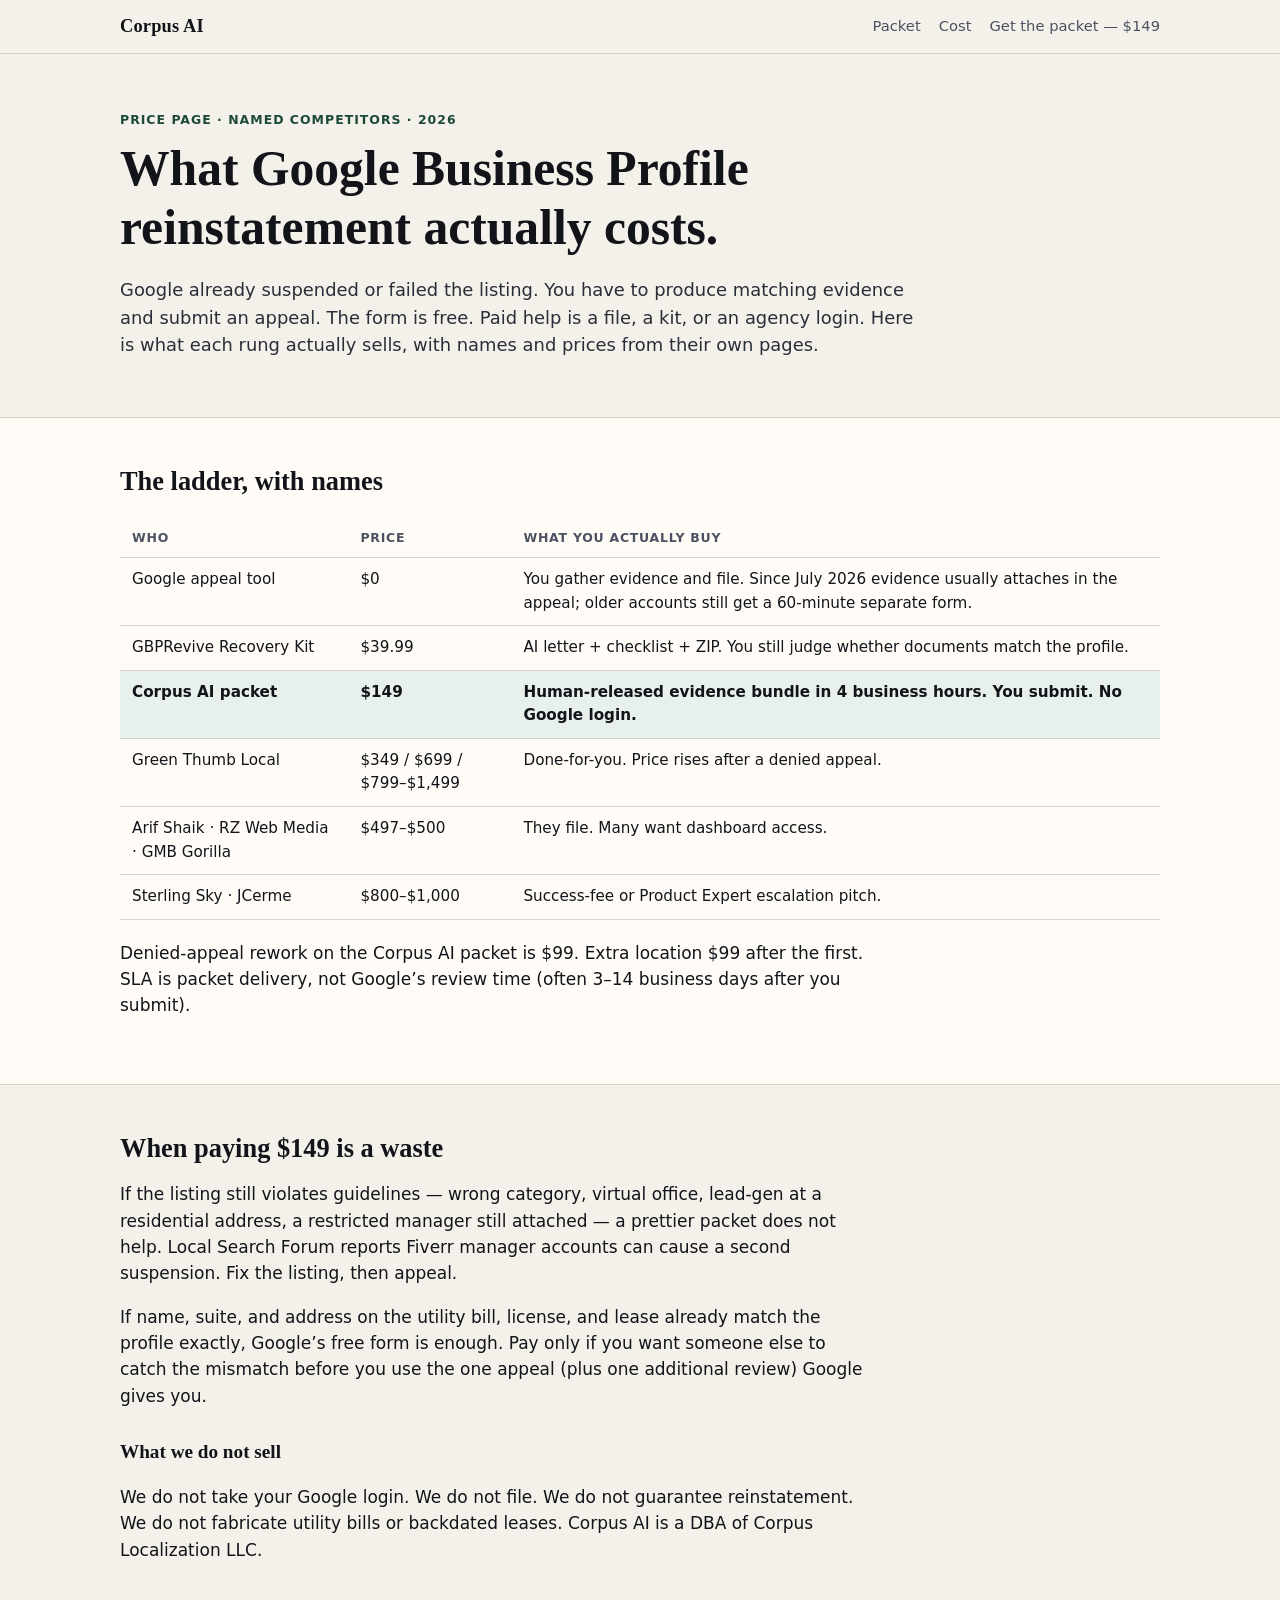
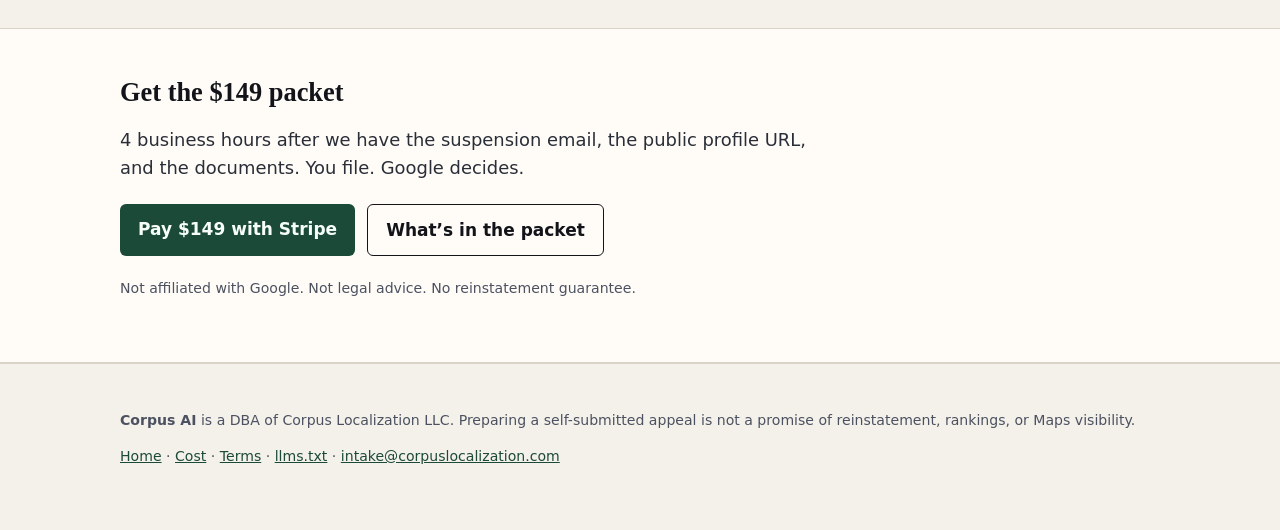
==== cost.html @ 4a54da47 "Restore July 2026 appeal-flow copy and add cost page" ====
<!DOCTYPE html>
<html lang="en">
<head>
  <meta charset="utf-8">
  <meta name="viewport" content="width=device-width, initial-scale=1">
  <title>What Google Business Profile reinstatement actually costs in 2026 | Corpus AI</title>
  <meta name="description" content="Google’s appeal is free. GBPRevive is $39.99. Done-for-you agencies charge $349–$1,499. Corpus AI sells a human-checked evidence packet for $149. Named prices, named shops, no reinstatement guarantee.">
  <link rel="canonical" href="https://nshempstead1.github.io/corpus-ai/cost.html">
  <meta name="robots" content="index,follow">
  <meta property="og:title" content="What GBP reinstatement actually costs in 2026">
  <meta property="og:description" content="Free Google form, $40 kit, $149 packet, $349–$1,499 agencies. What you actually buy at each rung.">
  <meta property="og:url" content="https://nshempstead1.github.io/corpus-ai/cost.html">
  <meta property="og:type" content="article">
  <meta property="og:site_name" content="Corpus AI">
  <link rel="stylesheet" href="styles.css">
</head>
<body>
  <header class="top">
    <div class="wrap bar">
      <a class="brand" href="./">Corpus AI</a>
      <nav>
        <a href="./">Packet</a>
        <a href="cost.html">Cost</a>
        <a href="#buy">Get the packet — $149</a>
      </nav>
    </div>
  </header>
  <main>
    <section class="hero article">
      <div class="wrap">
        <p class="eyebrow">Price page · named competitors · 2026</p>
        <h1>What Google Business Profile reinstatement actually costs.</h1>
        <p class="lede">Google already suspended or failed the listing. You have to produce matching evidence and submit an appeal. The form is free. Paid help is a file, a kit, or an agency login. Here is what each rung actually sells, with names and prices from their own pages.</p>
      </div>
    </section>
    <section class="alt">
      <div class="wrap article">
        <h2>The ladder, with names</h2>
        <div class="table-wrap">
          <table>
            <thead>
              <tr><th>Who</th><th>Price</th><th>What you actually buy</th></tr>
            </thead>
            <tbody>
              <tr><td>Google appeal tool</td><td>$0</td><td>You gather evidence and file. Since July 2026 evidence usually attaches in the appeal; older accounts still get a 60-minute separate form.</td></tr>
              <tr><td>GBPRevive Recovery Kit</td><td>$39.99</td><td>AI letter + checklist + ZIP. You still judge whether documents match the profile.</td></tr>
              <tr class="us"><td>Corpus AI packet</td><td>$149</td><td>Human-released evidence bundle in 4 business hours. You submit. No Google login.</td></tr>
              <tr><td>Green Thumb Local</td><td>$349 / $699 / $799–$1,499</td><td>Done-for-you. Price rises after a denied appeal.</td></tr>
              <tr><td>Arif Shaik · RZ Web Media · GMB Gorilla</td><td>$497–$500</td><td>They file. Many want dashboard access.</td></tr>
              <tr><td>Sterling Sky · JCerme</td><td>$800–$1,000</td><td>Success-fee or Product Expert escalation pitch.</td></tr>
            </tbody>
          </table>
        </div>
        <p>Denied-appeal rework on the Corpus AI packet is $99. Extra location $99 after the first. SLA is packet delivery, not Google’s review time (often 3–14 business days after you submit).</p>
      </div>
    </section>
    <section>
      <div class="wrap article">
        <h2>When paying $149 is a waste</h2>
        <p>If the listing still violates guidelines — wrong category, virtual office, lead-gen at a residential address, a restricted manager still attached — a prettier packet does not help. Local Search Forum reports Fiverr manager accounts can cause a second suspension. Fix the listing, then appeal.</p>
        <p>If name, suite, and address on the utility bill, license, and lease already match the profile exactly, Google’s free form is enough. Pay only if you want someone else to catch the mismatch before you use the one appeal (plus one additional review) Google gives you.</p>
        <h3>What we do not sell</h3>
        <p>We do not take your Google login. We do not file. We do not guarantee reinstatement. We do not fabricate utility bills or backdated leases. Corpus AI is a DBA of Corpus Localization LLC.</p>
      </div>
    </section>
    <section class="alt" id="buy">
      <div class="wrap buy">
        <h2>Get the $149 packet</h2>
        <p class="lede">4 business hours after we have the suspension email, the public profile URL, and the documents. You file. Google decides.</p>
        <p class="cta-row">
          <a class="btn" href="https://buy.stripe.com/8x200b8hPf1L8pl6RFco11h">Pay $149 with Stripe</a>
          <a class="btn ghost" href="./">What’s in the packet</a>
        </p>
        <p class="fine">Not affiliated with Google. Not legal advice. No reinstatement guarantee.</p>
      </div>
    </section>
  </main>
  <footer>
    <div class="wrap">
      <p><strong>Corpus AI</strong> is a DBA of Corpus Localization LLC. Preparing a self-submitted appeal is not a promise of reinstatement, rankings, or Maps visibility.</p>
      <p><a href="./">Home</a> · <a href="cost.html">Cost</a> · <a href="terms.html">Terms</a> · <a href="llms.txt">llms.txt</a> · <a href="mailto:intake@corpuslocalization.com">intake@corpuslocalization.com</a></p>
    </div>
  </footer>
</body>
</html>
---- styles.css ----
:root {
  --ink: #12141a;
  --muted: #4b5160;
  --bg: #f4f1ea;
  --paper: #fffcf7;
  --line: #d9d3c7;
  --accent: #1c4a38;
  --accent-2: #16392c;
  --us: #e8f0eb;
  --no: #6b2c2c;
  --font: "Iowan Old Style", "Palatino Linotype", Palatino, Georgia, serif;
  --sans: "Avenir Next", "Segoe UI", system-ui, sans-serif;
}
* { box-sizing: border-box; }
html { scroll-behavior: smooth; }
body {
  margin: 0;
  color: var(--ink);
  background: var(--bg);
  font-family: var(--sans);
  font-size: 17px;
  line-height: 1.55;
}
.wrap { width: min(1040px, calc(100% - 32px)); margin: 0 auto; }
.top {
  position: sticky; top: 0; z-index: 5;
  background: rgba(244,241,234,.92);
  backdrop-filter: blur(8px);
  border-bottom: 1px solid var(--line);
}
.bar { display: flex; align-items: center; justify-content: space-between; gap: 16px; padding: 12px 0; }
.brand { font-family: var(--font); font-weight: 700; font-size: 1.15rem; color: var(--ink); text-decoration: none; letter-spacing: .01em; }
nav { display: flex; gap: 18px; align-items: center; flex-wrap: wrap; }
nav a { color: var(--muted); text-decoration: none; font-size: .92rem; }
nav a:hover { color: var(--ink); }
.nav-cta { color: var(--accent) !important; font-weight: 650; }
.hero { padding: 56px 0 40px; }
h1, h2 { font-family: var(--font); line-height: 1.2; margin: 0 0 16px; }
h1 { font-size: clamp(2rem, 4.2vw, 3.1rem); max-width: 18ch; }
h2 { font-size: 1.65rem; }
.eyebrow { text-transform: uppercase; letter-spacing: .08em; font-size: .78rem; color: var(--accent); font-weight: 700; margin: 0 0 10px; }
.lede { font-size: 1.12rem; max-width: 62ch; color: #2a2e38; }
.price-line { font-size: 1.05rem; }
.price { font-family: var(--font); font-size: 2rem; font-weight: 700; }
.cta-row { display: flex; gap: 12px; flex-wrap: wrap; margin: 22px 0; }
.btn {
  display: inline-block;
  background: var(--accent);
  color: #f7fff9;
  text-decoration: none;
  padding: 12px 18px;
  border-radius: 6px;
  font-weight: 650;
}
.btn:hover { background: var(--accent-2); }
.btn.ghost { background: transparent; color: var(--ink); border: 1px solid var(--ink); }
.fine { color: var(--muted); font-size: .88rem; }
section { padding: 48px 0; }
section.alt { background: var(--paper); border-block: 1px solid var(--line); }
.split { display: grid; grid-template-columns: 1fr 1fr; gap: 36px; }
ul.checks, ul.no { padding-left: 1.1rem; }
ul.checks li { margin: 0 0 10px; }
ul.no li { margin: 0 0 10px; }
.table-wrap { overflow-x: auto; margin: 20px 0; }
table { width: 100%; border-collapse: collapse; font-size: .95rem; }
th, td { text-align: left; padding: 10px 12px; border-bottom: 1px solid var(--line); vertical-align: top; }
th { font-size: .78rem; text-transform: uppercase; letter-spacing: .06em; color: var(--muted); }
tr.us { background: var(--us); font-weight: 600; }
ol.steps { padding-left: 1.2rem; }
ol.steps li { margin: 0 0 14px; max-width: 70ch; }
details { border-bottom: 1px solid var(--line); padding: 12px 0; }
summary { cursor: pointer; font-weight: 650; }
details p { margin: 8px 0 0; max-width: 70ch; }
.buy { text-align: left; }
.article h1 { max-width: 28ch; }
.article p, .article li { max-width: 70ch; }
.article h3 { font-family: var(--font); font-size: 1.2rem; margin: 28px 0 8px; }
footer { padding: 32px 0 48px; color: var(--muted); font-size: .88rem; border-top: 1px solid var(--line); }
footer a { color: var(--accent); }
@media (max-width: 800px) {
  .split { grid-template-columns: 1fr; }
  nav .nav-cta { display: none; }
  h1 { max-width: none; }
}
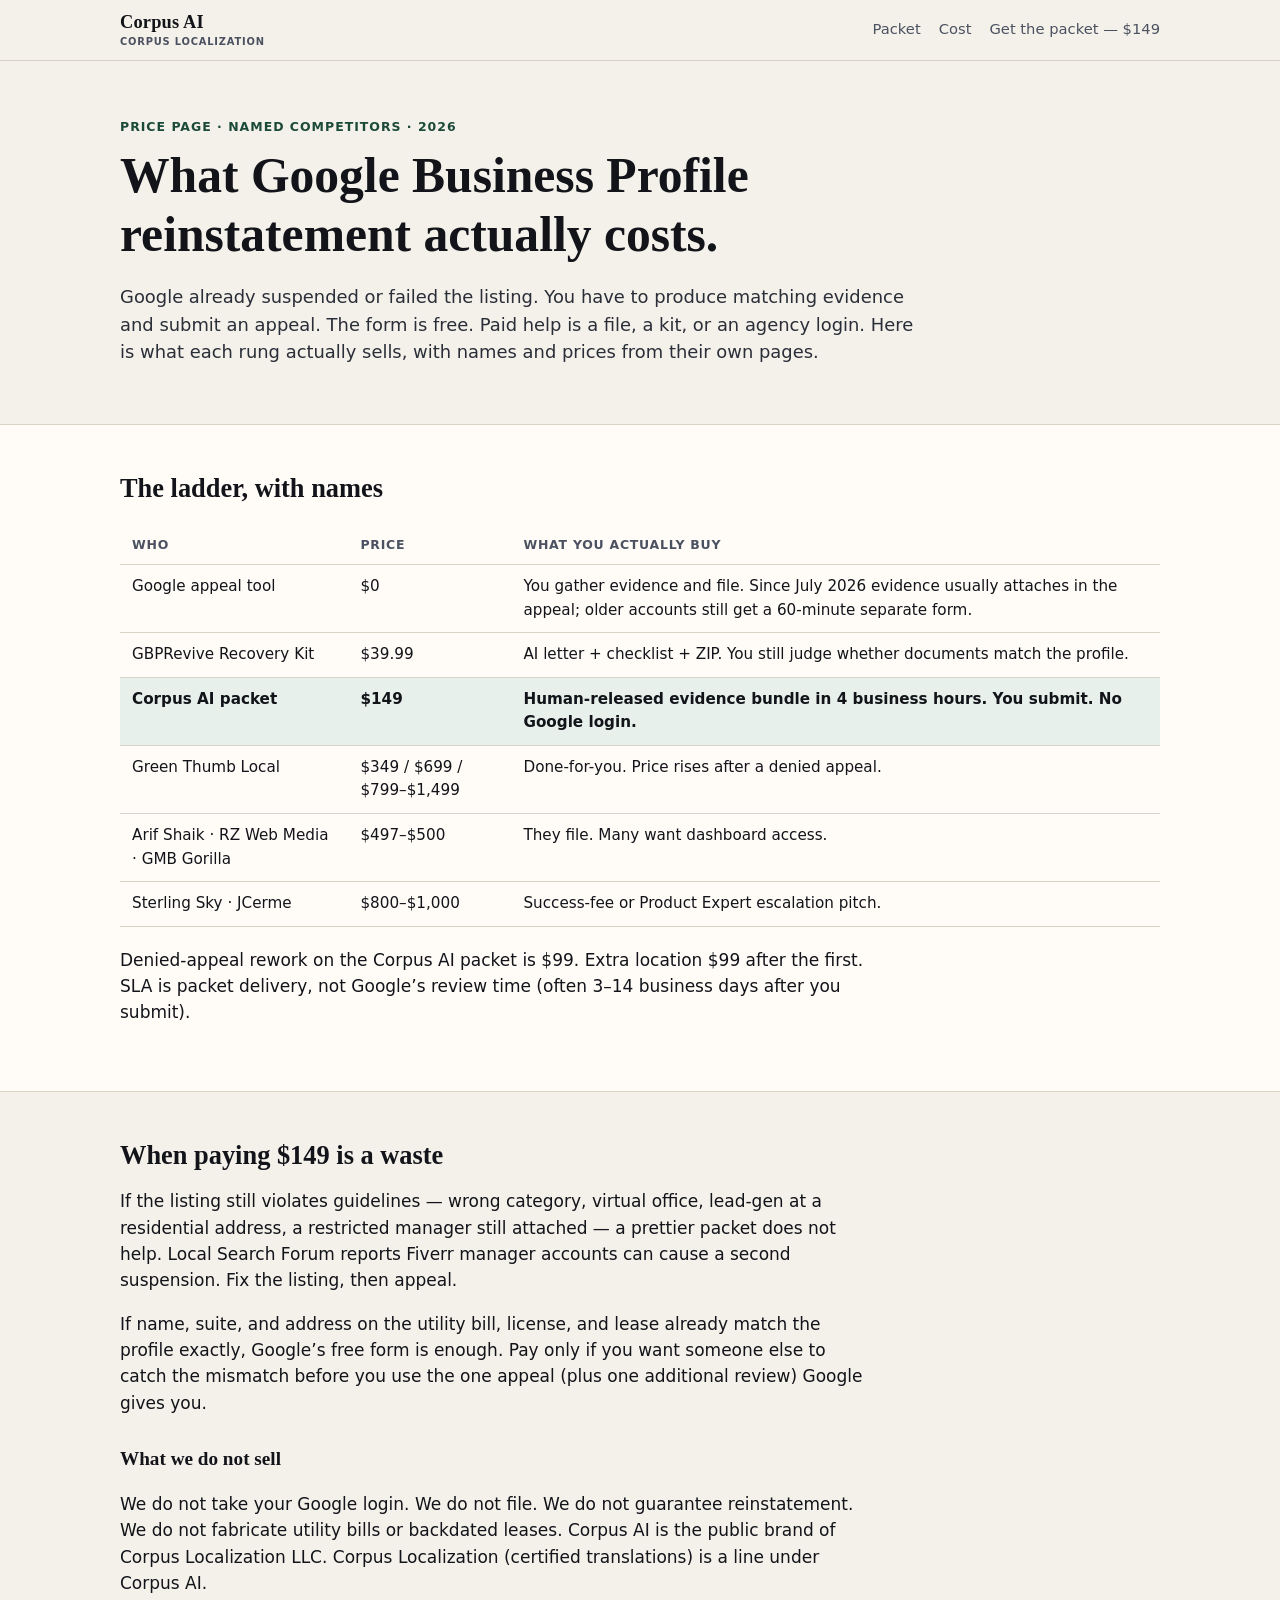
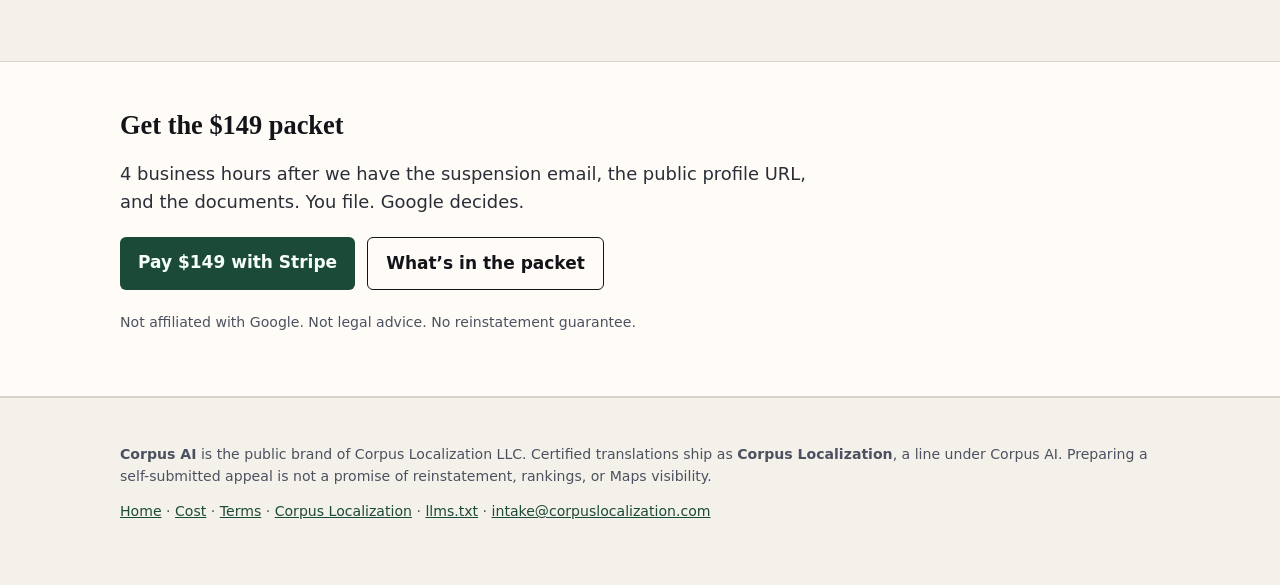
==== commit 5bc55d64: "Put Corpus Localization under the Corpus AI lockup" ====
--- a/cost.html
+++ b/cost.html
@@ -17,7 +17,7 @@
 <body>
   <header class="top">
     <div class="wrap bar">
-      <a class="brand" href="./">Corpus AI</a>
+      <a class="brand" href="./">Corpus AI <span class="brand-line">Corpus Localization</span></a>
       <nav>
         <a href="./">Packet</a>
         <a href="cost.html">Cost</a>
@@ -60,7 +60,7 @@
         <p>If the listing still violates guidelines — wrong category, virtual office, lead-gen at a residential address, a restricted manager still attached — a prettier packet does not help. Local Search Forum reports Fiverr manager accounts can cause a second suspension. Fix the listing, then appeal.</p>
         <p>If name, suite, and address on the utility bill, license, and lease already match the profile exactly, Google’s free form is enough. Pay only if you want someone else to catch the mismatch before you use the one appeal (plus one additional review) Google gives you.</p>
         <h3>What we do not sell</h3>
-        <p>We do not take your Google login. We do not file. We do not guarantee reinstatement. We do not fabricate utility bills or backdated leases. Corpus AI is a DBA of Corpus Localization LLC.</p>
+        <p>We do not take your Google login. We do not file. We do not guarantee reinstatement. We do not fabricate utility bills or backdated leases. Corpus AI is the public brand of Corpus Localization LLC. Corpus Localization (certified translations) is a line under Corpus AI.</p>
       </div>
     </section>
     <section class="alt" id="buy">
@@ -77,8 +77,8 @@
   </main>
   <footer>
     <div class="wrap">
-      <p><strong>Corpus AI</strong> is a DBA of Corpus Localization LLC. Preparing a self-submitted appeal is not a promise of reinstatement, rankings, or Maps visibility.</p>
-      <p><a href="./">Home</a> · <a href="cost.html">Cost</a> · <a href="terms.html">Terms</a> · <a href="llms.txt">llms.txt</a> · <a href="mailto:intake@corpuslocalization.com">intake@corpuslocalization.com</a></p>
+      <p><strong>Corpus AI</strong> is the public brand of Corpus Localization LLC. Certified translations ship as <strong>Corpus Localization</strong>, a line under Corpus AI. Preparing a self-submitted appeal is not a promise of reinstatement, rankings, or Maps visibility.</p>
+      <p><a href="./">Home</a> · <a href="cost.html">Cost</a> · <a href="terms.html">Terms</a> · <a href="https://corpuslocalization.com">Corpus Localization</a> · <a href="llms.txt">llms.txt</a> · <a href="mailto:intake@corpuslocalization.com">intake@corpuslocalization.com</a></p>
     </div>
   </footer>
 </body>
--- a/styles.css
+++ b/styles.css
@@ -29,7 +29,26 @@
   border-bottom: 1px solid var(--line);
 }
 .bar { display: flex; align-items: center; justify-content: space-between; gap: 16px; padding: 12px 0; }
-.brand { font-family: var(--font); font-weight: 700; font-size: 1.15rem; color: var(--ink); text-decoration: none; letter-spacing: .01em; }
+.brand {
+  display: flex;
+  flex-direction: column;
+  font-family: var(--font);
+  font-weight: 700;
+  font-size: 1.15rem;
+  color: var(--ink);
+  text-decoration: none;
+  letter-spacing: .01em;
+  line-height: 1.15;
+}
+.brand-line {
+  font-family: var(--sans);
+  font-size: .62rem;
+  font-weight: 650;
+  letter-spacing: .08em;
+  text-transform: uppercase;
+  color: var(--muted);
+  margin-top: 3px;
+}
 nav { display: flex; gap: 18px; align-items: center; flex-wrap: wrap; }
 nav a { color: var(--muted); text-decoration: none; font-size: .92rem; }
 nav a:hover { color: var(--ink); }
